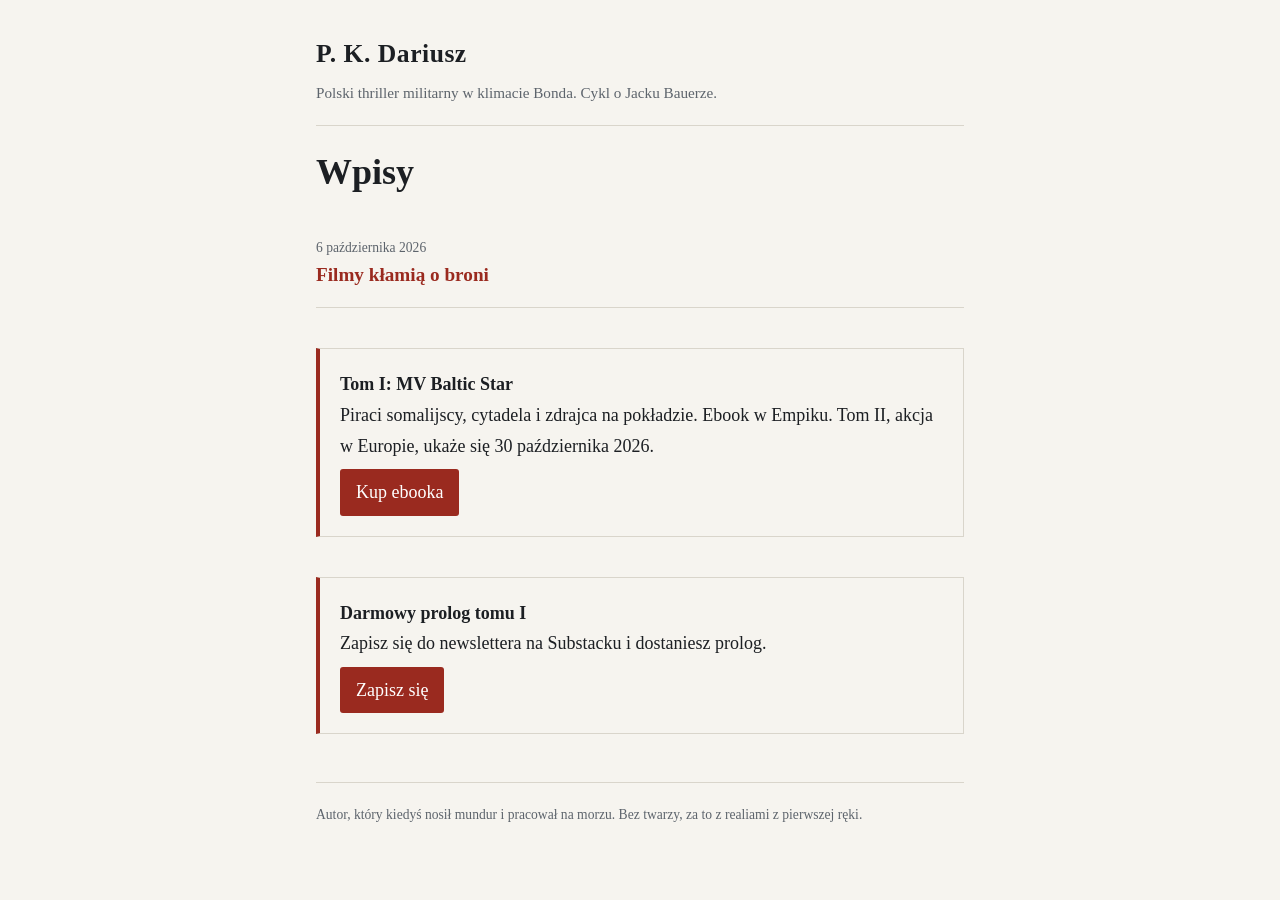
==== index.html @ 24a30ac4 "Initial site" ====
<!doctype html>
<html lang="pl">
<head>
<meta charset="utf-8">
<meta name="viewport" content="width=device-width,initial-scale=1">
<title>P. K. Dariusz – Jacek Bauer</title>
<meta name="description" content="Polski thriller militarny w klimacie Bonda. Blog autora cyklu o Jacku Bauerze.">
<link rel="stylesheet" href="style.css">
</head>
<body>
<div class="wrap">
<header>
<a class="brand" href="index.html">P. K. Dariusz</a>
<p>Polski thriller militarny w klimacie Bonda. Cykl o Jacku Bauerze.</p>
</header>
<main>
<h1>Wpisy</h1>
<ul class="post-list">
<li><time datetime="2026-10-06">6 października 2026</time><a href="posts/pierwszy-wpis.html">Filmy kłamią o broni</a></li>
</ul>
<div class="cta">
<strong>Tom I: MV Baltic Star</strong><br>
Piraci somalijscy, cytadela i zdrajca na pokładzie. Ebook w Empiku. Tom II, akcja w Europie, ukaże się 30 października 2026.
<br><a class="btn" href="https://www.empik.com">Kup ebooka</a>
</div>
<div class="cta">
<strong>Darmowy prolog tomu I</strong><br>
Zapisz się do newslettera na Substacku i dostaniesz prolog.
<br><a class="btn" href="https://substack.com">Zapisz się</a>
</div>
</main>
<footer>Autor, który kiedyś nosił mundur i pracował na morzu. Bez twarzy, za to z realiami z pierwszej ręki.</footer>
</div>
</body>
</html>
---- style.css ----
:root{--bg:#f6f4ef;--fg:#1c1f23;--muted:#5d646c;--accent:#9a2a1f;--line:#d9d5cb}
@media (prefers-color-scheme:dark){:root{--bg:#14171a;--fg:#e8e6e1;--muted:#9aa1a8;--accent:#e0574a;--line:#2c3237}}
*{box-sizing:border-box}
body{margin:0;background:var(--bg);color:var(--fg);font:18px/1.7 Georgia,'Times New Roman',serif}
.wrap{max-width:680px;margin:0 auto;padding:0 16px}
header{border-bottom:1px solid var(--line);padding:32px 0 20px}
header a.brand{color:var(--fg);text-decoration:none;font-size:1.6rem;font-weight:bold;letter-spacing:.02em}
header p{margin:4px 0 0;color:var(--muted);font-size:.95rem}
h1,h2{line-height:1.25}
a{color:var(--accent)}
.post-list{list-style:none;padding:0}
.post-list li{padding:16px 0;border-bottom:1px solid var(--line)}
.post-list time{display:block;color:var(--muted);font-size:.85rem}
.post-list a{font-size:1.2rem;font-weight:bold;text-decoration:none}
.cta{margin:40px 0;padding:20px;border:1px solid var(--line);border-left:4px solid var(--accent)}
.cta a.btn{display:inline-block;margin-top:8px;padding:8px 16px;background:var(--accent);color:#fff;text-decoration:none;border-radius:3px}
footer{border-top:1px solid var(--line);margin-top:48px;padding:20px 0 40px;color:var(--muted);font-size:.85rem}
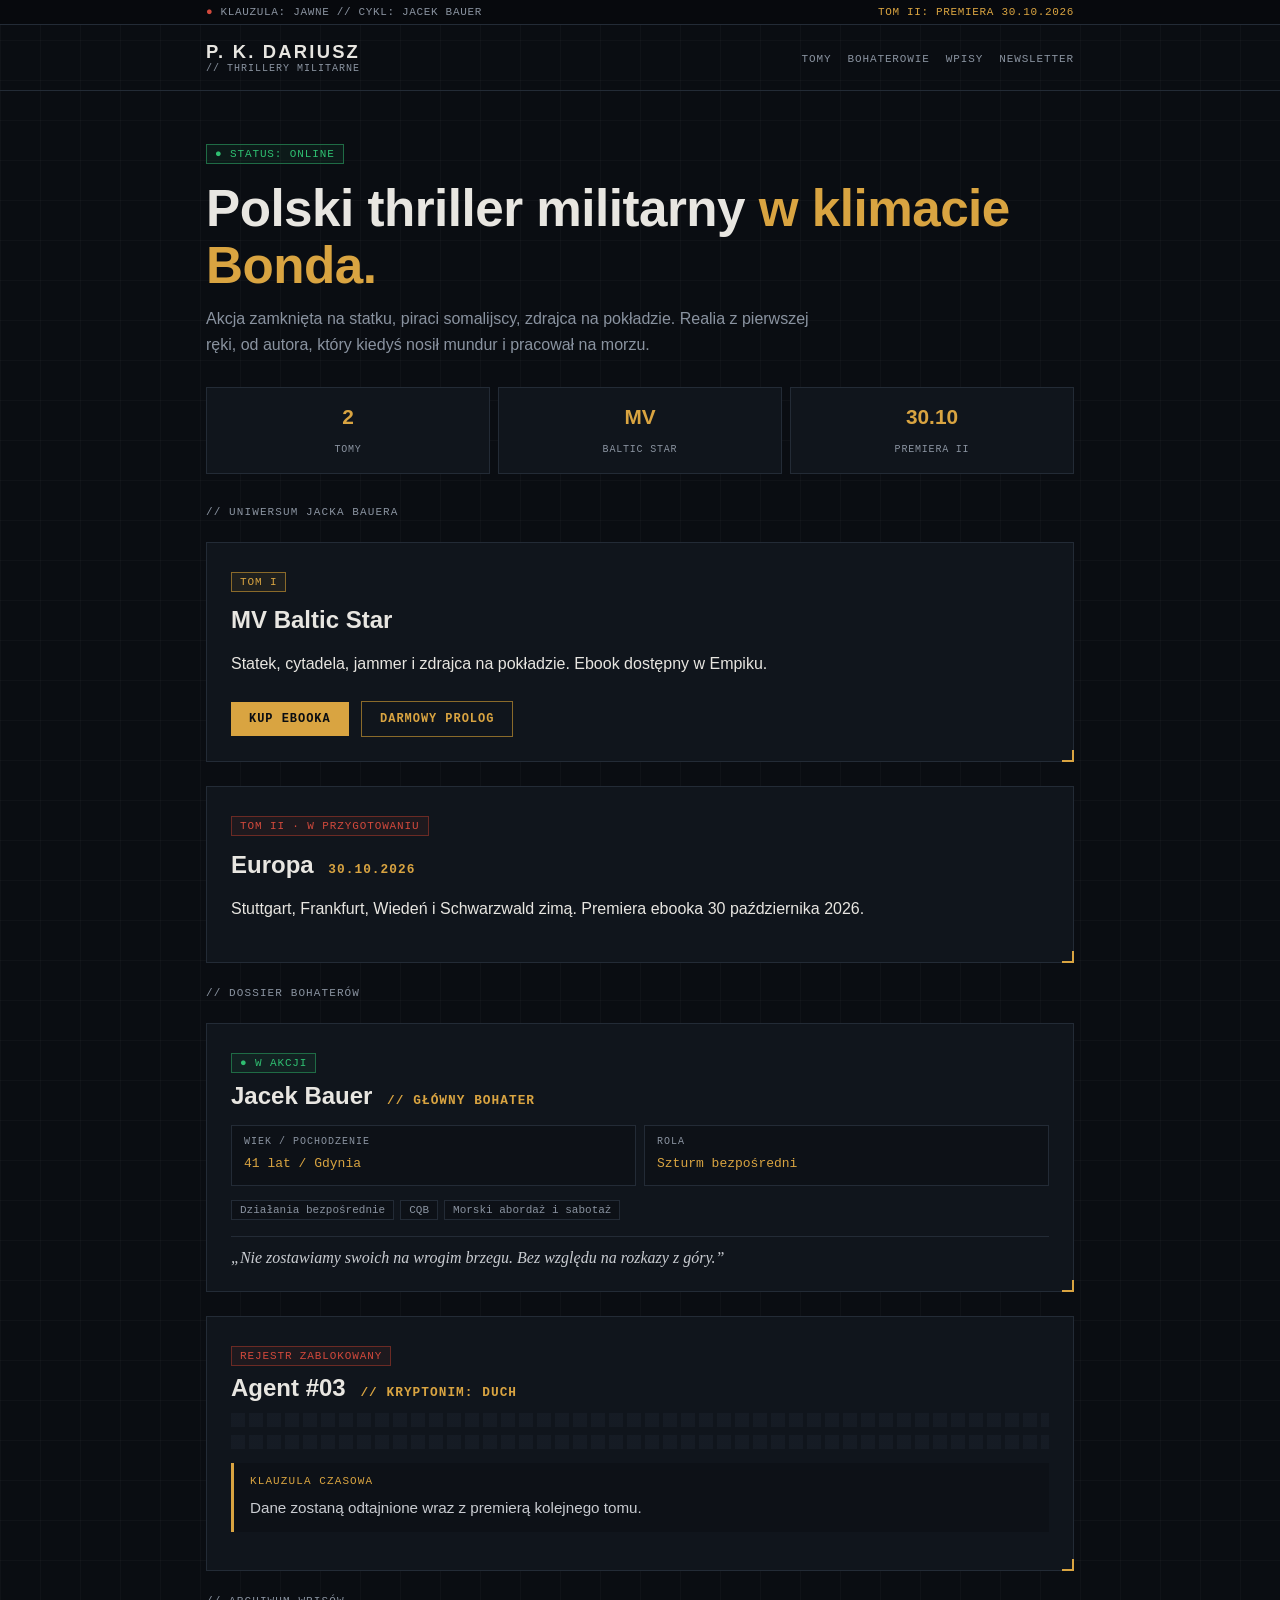
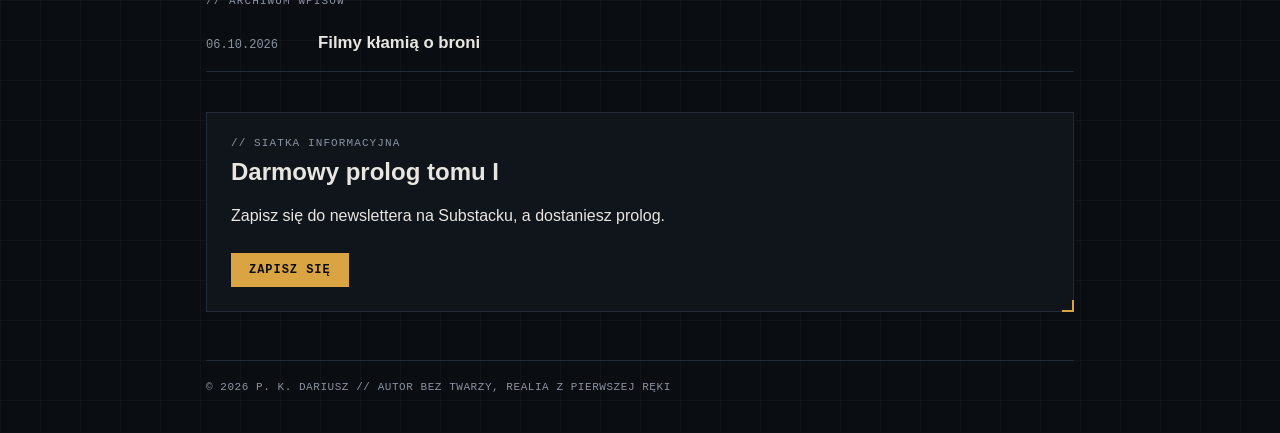
==== commit 9e3d054a: "Restyle site to dark dossier look Co-Authored-By: Claude Sonnet 5.5 <noreply@anthropic.com>" ====
--- a/index.html
+++ b/index.html
@@ -8,28 +8,77 @@
 <link rel="stylesheet" href="style.css">
 </head>
 <body>
-<div class="wrap">
-<header>
-<a class="brand" href="index.html">P. K. Dariusz</a>
-<p>Polski thriller militarny w klimacie Bonda. Cykl o Jacku Bauerze.</p>
-</header>
-<main>
-<h1>Wpisy</h1>
-<ul class="post-list">
-<li><time datetime="2026-10-06">6 października 2026</time><a href="posts/pierwszy-wpis.html">Filmy kłamią o broni</a></li>
+<div class="ticker"><div class="wrap"><span><span class="red">●</span> KLAUZULA: JAWNE // CYKL: JACEK BAUER</span><span class="gold">TOM II: PREMIERA 30.10.2026</span></div></div>
+<header class="top"><div class="wrap">
+<a class="brand" href="index.html">P. K. DARIUSZ<small>// THRILLERY MILITARNE</small></a>
+<nav><a href="#ksiazki">Tomy</a><a href="#bohaterowie">Bohaterowie</a><a href="#wpisy">Wpisy</a><a href="#newsletter">Newsletter</a></nav>
+</div></header>
+
+<main class="wrap">
+<section class="hero">
+<span class="tag green">● Status: online</span>
+<h1>Polski thriller militarny <span>w klimacie Bonda.</span></h1>
+<p>Akcja zamknięta na statku, piraci somalijscy, zdrajca na pokładzie. Realia z pierwszej ręki, od autora, który kiedyś nosił mundur i pracował na morzu.</p>
+<div class="stats">
+<div class="stat"><b>2</b><span>Tomy</span></div>
+<div class="stat"><b>MV</b><span>Baltic Star</span></div>
+<div class="stat"><b>30.10</b><span>Premiera II</span></div>
+</div>
+</section>
+
+<section id="ksiazki">
+<p class="label">// Uniwersum Jacka Bauera</p>
+<div class="panel book">
+<span class="tag">Tom I</span>
+<h2>MV Baltic Star</h2>
+<p>Statek, cytadela, jammer i zdrajca na pokładzie. Ebook dostępny w Empiku.</p>
+<a class="btn" href="https://www.empik.com">Kup ebooka</a>
+<a class="btn ghost" href="#newsletter">Darmowy prolog</a>
+</div>
+<div class="panel book">
+<span class="tag red">Tom II · w przygotowaniu</span>
+<h2>Europa <span class="sub">30.10.2026</span></h2>
+<p>Stuttgart, Frankfurt, Wiedeń i Schwarzwald zimą. Premiera ebooka 30 października 2026.</p>
+</div>
+</section>
+
+<section id="bohaterowie">
+<p class="label">// Dossier bohaterów</p>
+<div class="panel">
+<span class="tag green">● W akcji</span>
+<h2>Jacek Bauer <span class="sub">// GŁÓWNY BOHATER</span></h2>
+<div class="grid2">
+<div class="cell"><p class="label">Wiek / pochodzenie</p><strong>41 lat / Gdynia</strong></div>
+<div class="cell"><p class="label">Rola</p><strong>Szturm bezpośredni</strong></div>
+</div>
+<div class="chips"><span>Działania bezpośrednie</span><span>CQB</span><span>Morski abordaż i sabotaż</span></div>
+<blockquote>„Nie zostawiamy swoich na wrogim brzegu. Bez względu na rozkazy z góry.”</blockquote>
+</div>
+<div class="panel">
+<span class="tag red">Rejestr zablokowany</span>
+<h2>Agent #03 <span class="sub">// KRYPTONIM: DUCH</span></h2>
+<div class="redacted"></div><div class="redacted"></div>
+<div class="note"><p class="label">Klauzula czasowa</p>Dane zostaną odtajnione wraz z premierą kolejnego tomu.</div>
+</div>
+</section>
+
+<section id="wpisy">
+<p class="label">// Archiwum wpisów</p>
+<ul class="posts">
+<li><time datetime="2026-10-06">06.10.2026</time><a href="posts/pierwszy-wpis.html">Filmy kłamią o broni</a></li>
 </ul>
-<div class="cta">
-<strong>Tom I: MV Baltic Star</strong><br>
-Piraci somalijscy, cytadela i zdrajca na pokładzie. Ebook w Empiku. Tom II, akcja w Europie, ukaże się 30 października 2026.
-<br><a class="btn" href="https://www.empik.com">Kup ebooka</a>
+</section>
+
+<section id="newsletter">
+<div class="panel" style="margin-top:40px">
+<p class="label">// Siatka informacyjna</p>
+<h2>Darmowy prolog tomu I</h2>
+<p>Zapisz się do newslettera na Substacku, a dostaniesz prolog.</p>
+<a class="btn" href="https://substack.com">Zapisz się</a>
 </div>
-<div class="cta">
-<strong>Darmowy prolog tomu I</strong><br>
-Zapisz się do newslettera na Substacku i dostaniesz prolog.
-<br><a class="btn" href="https://substack.com">Zapisz się</a>
-</div>
+</section>
 </main>
-<footer>Autor, który kiedyś nosił mundur i pracował na morzu. Bez twarzy, za to z realiami z pierwszej ręki.</footer>
-</div>
+
+<div class="wrap"><footer>© 2026 P. K. DARIUSZ // AUTOR BEZ TWARZY, REALIA Z PIERWSZEJ RĘKI</footer></div>
 </body>
 </html>
--- a/style.css
+++ b/style.css
@@ -1,17 +1,58 @@
-:root{--bg:#f6f4ef;--fg:#1c1f23;--muted:#5d646c;--accent:#9a2a1f;--line:#d9d5cb}
-@media (prefers-color-scheme:dark){:root{--bg:#14171a;--fg:#e8e6e1;--muted:#9aa1a8;--accent:#e0574a;--line:#2c3237}}
+:root{--bg:#0a0d12;--panel:#10151c;--panel2:#0d1117;--line:#232b36;--fg:#e8e6e1;--muted:#8a93a0;--gold:#d9a441;--gold-d:#8a6a2a;--red:#d1493c;--green:#2fbf71;
+--mono:Consolas,"SFMono-Regular","Courier New",monospace;--sans:"Segoe UI",Arial,Helvetica,sans-serif;--serif:Georgia,"Times New Roman",serif}
 *{box-sizing:border-box}
-body{margin:0;background:var(--bg);color:var(--fg);font:18px/1.7 Georgia,'Times New Roman',serif}
-.wrap{max-width:680px;margin:0 auto;padding:0 16px}
-header{border-bottom:1px solid var(--line);padding:32px 0 20px}
-header a.brand{color:var(--fg);text-decoration:none;font-size:1.6rem;font-weight:bold;letter-spacing:.02em}
-header p{margin:4px 0 0;color:var(--muted);font-size:.95rem}
-h1,h2{line-height:1.25}
-a{color:var(--accent)}
-.post-list{list-style:none;padding:0}
-.post-list li{padding:16px 0;border-bottom:1px solid var(--line)}
-.post-list time{display:block;color:var(--muted);font-size:.85rem}
-.post-list a{font-size:1.2rem;font-weight:bold;text-decoration:none}
-.cta{margin:40px 0;padding:20px;border:1px solid var(--line);border-left:4px solid var(--accent)}
-.cta a.btn{display:inline-block;margin-top:8px;padding:8px 16px;background:var(--accent);color:#fff;text-decoration:none;border-radius:3px}
-footer{border-top:1px solid var(--line);margin-top:48px;padding:20px 0 40px;color:var(--muted);font-size:.85rem}
+html{background:var(--bg)}
+body{margin:0;color:var(--fg);font:16px/1.65 var(--sans);background:
+linear-gradient(rgba(255,255,255,.025) 1px,transparent 1px) 0 0/40px 40px,
+linear-gradient(90deg,rgba(255,255,255,.025) 1px,transparent 1px) 0 0/40px 40px,var(--bg)}
+a{color:var(--gold)}
+.wrap{max-width:900px;margin:0 auto;padding:0 16px}
+.ticker{border-bottom:1px solid var(--line);background:#07090d;font:11px var(--mono);letter-spacing:.06em;color:var(--muted)}
+.ticker .wrap{display:flex;justify-content:space-between;gap:12px;padding-top:6px;padding-bottom:6px;flex-wrap:wrap}
+.ticker .red{color:var(--red)}.ticker .gold{color:var(--gold)}
+header.top{border-bottom:1px solid var(--line);padding:16px 0}
+header.top .wrap{display:flex;justify-content:space-between;align-items:center;gap:16px;flex-wrap:wrap}
+.brand{color:var(--fg);text-decoration:none;font-weight:800;font-size:1.15rem;letter-spacing:.12em;line-height:1.2}
+.brand small{display:block;font:10px var(--mono);color:var(--muted);letter-spacing:.1em;font-weight:400}
+nav a{font:11px var(--mono);letter-spacing:.08em;text-transform:uppercase;color:var(--muted);text-decoration:none;margin-left:16px}
+nav a:hover{color:var(--gold)}
+.tag{display:inline-block;font:11px var(--mono);letter-spacing:.08em;text-transform:uppercase;color:var(--gold);border:1px solid var(--gold-d);background:rgba(217,164,65,.07);padding:3px 8px}
+.tag.red{color:var(--red);border-color:#6b2a24;background:rgba(209,73,60,.07)}
+.tag.green{color:var(--green);border-color:#1f6b45;background:rgba(47,191,113,.07)}
+.hero{padding:48px 0 32px}
+.hero h1{font-size:clamp(2rem,6vw,3.2rem);line-height:1.1;margin:16px 0 12px;font-weight:800;letter-spacing:-.01em}
+.hero h1 span{color:var(--gold)}
+.hero p{color:var(--muted);max-width:620px;margin:0}
+.stats{display:grid;grid-template-columns:repeat(3,1fr);gap:8px;margin:28px 0 0}
+.stat{border:1px solid var(--line);background:var(--panel);padding:12px;text-align:center}
+.stat b{display:block;font-size:1.3rem;color:var(--gold)}
+.stat span{font:10px var(--mono);letter-spacing:.08em;color:var(--muted);text-transform:uppercase}
+.panel{position:relative;border:1px solid var(--line);background:var(--panel);padding:24px;margin:24px 0}
+.panel::after{content:"";position:absolute;right:-1px;bottom:-1px;width:10px;height:10px;border-right:2px solid var(--gold);border-bottom:2px solid var(--gold)}
+.label{font:11px var(--mono);letter-spacing:.1em;text-transform:uppercase;color:var(--muted);margin:0 0 8px}
+h2{font-size:1.5rem;margin:6px 0 10px;line-height:1.25}
+h2 .sub{color:var(--gold);font:600 .8rem var(--mono);letter-spacing:.08em;margin-left:8px}
+.book h2{margin-top:12px}
+.grid2{display:grid;grid-template-columns:1fr 1fr;gap:8px;margin:14px 0}
+.cell{border:1px solid var(--line);background:var(--panel2);padding:10px 12px}
+.cell .label{margin:0 0 2px;font-size:10px}
+.cell strong{font:13px var(--mono);color:var(--gold)}
+.note{border-left:3px solid var(--gold);background:var(--panel2);padding:12px 16px;margin:14px 0;color:#c9ccd1;font-size:.95rem}
+.note .label{color:var(--gold)}
+blockquote{margin:16px 0 0;padding-top:12px;border-top:1px solid var(--line);font:italic 1rem var(--serif);color:#c9ccd1}
+.chips{display:flex;flex-wrap:wrap;gap:6px;margin:10px 0}
+.chips span{font:11px var(--mono);border:1px solid var(--line);background:var(--panel2);padding:3px 8px;color:var(--muted)}
+.btn{display:inline-block;margin:8px 8px 0 0;padding:10px 18px;background:var(--gold);color:#0a0d12;font:700 12px var(--mono);letter-spacing:.08em;text-transform:uppercase;text-decoration:none}
+.btn.ghost{background:transparent;color:var(--gold);border:1px solid var(--gold-d)}
+.btn:hover{filter:brightness(1.12)}
+.redacted{background:repeating-linear-gradient(90deg,#161c25 0 14px,#10151c 14px 18px);height:14px;margin:8px 0;opacity:.9}
+.posts{list-style:none;margin:0;padding:0}
+.posts li{display:flex;gap:16px;align-items:baseline;padding:14px 0;border-bottom:1px solid var(--line)}
+.posts time{font:12px var(--mono);color:var(--muted);min-width:96px}
+.posts a{color:var(--fg);text-decoration:none;font-weight:600;font-size:1.05rem}
+.posts a:hover{color:var(--gold)}
+article h1{font-size:2rem;line-height:1.2;margin:12px 0}
+article time{font:12px var(--mono);color:var(--muted)}
+article p{font-family:var(--serif);font-size:1.1rem;line-height:1.75;color:#d6d4cf}
+footer{border-top:1px solid var(--line);margin-top:48px;padding:20px 0 40px;font:11px var(--mono);color:var(--muted);letter-spacing:.05em}
+@media(max-width:560px){.grid2{grid-template-columns:1fr}.posts li{flex-direction:column;gap:2px}nav a{margin:0 12px 0 0}}
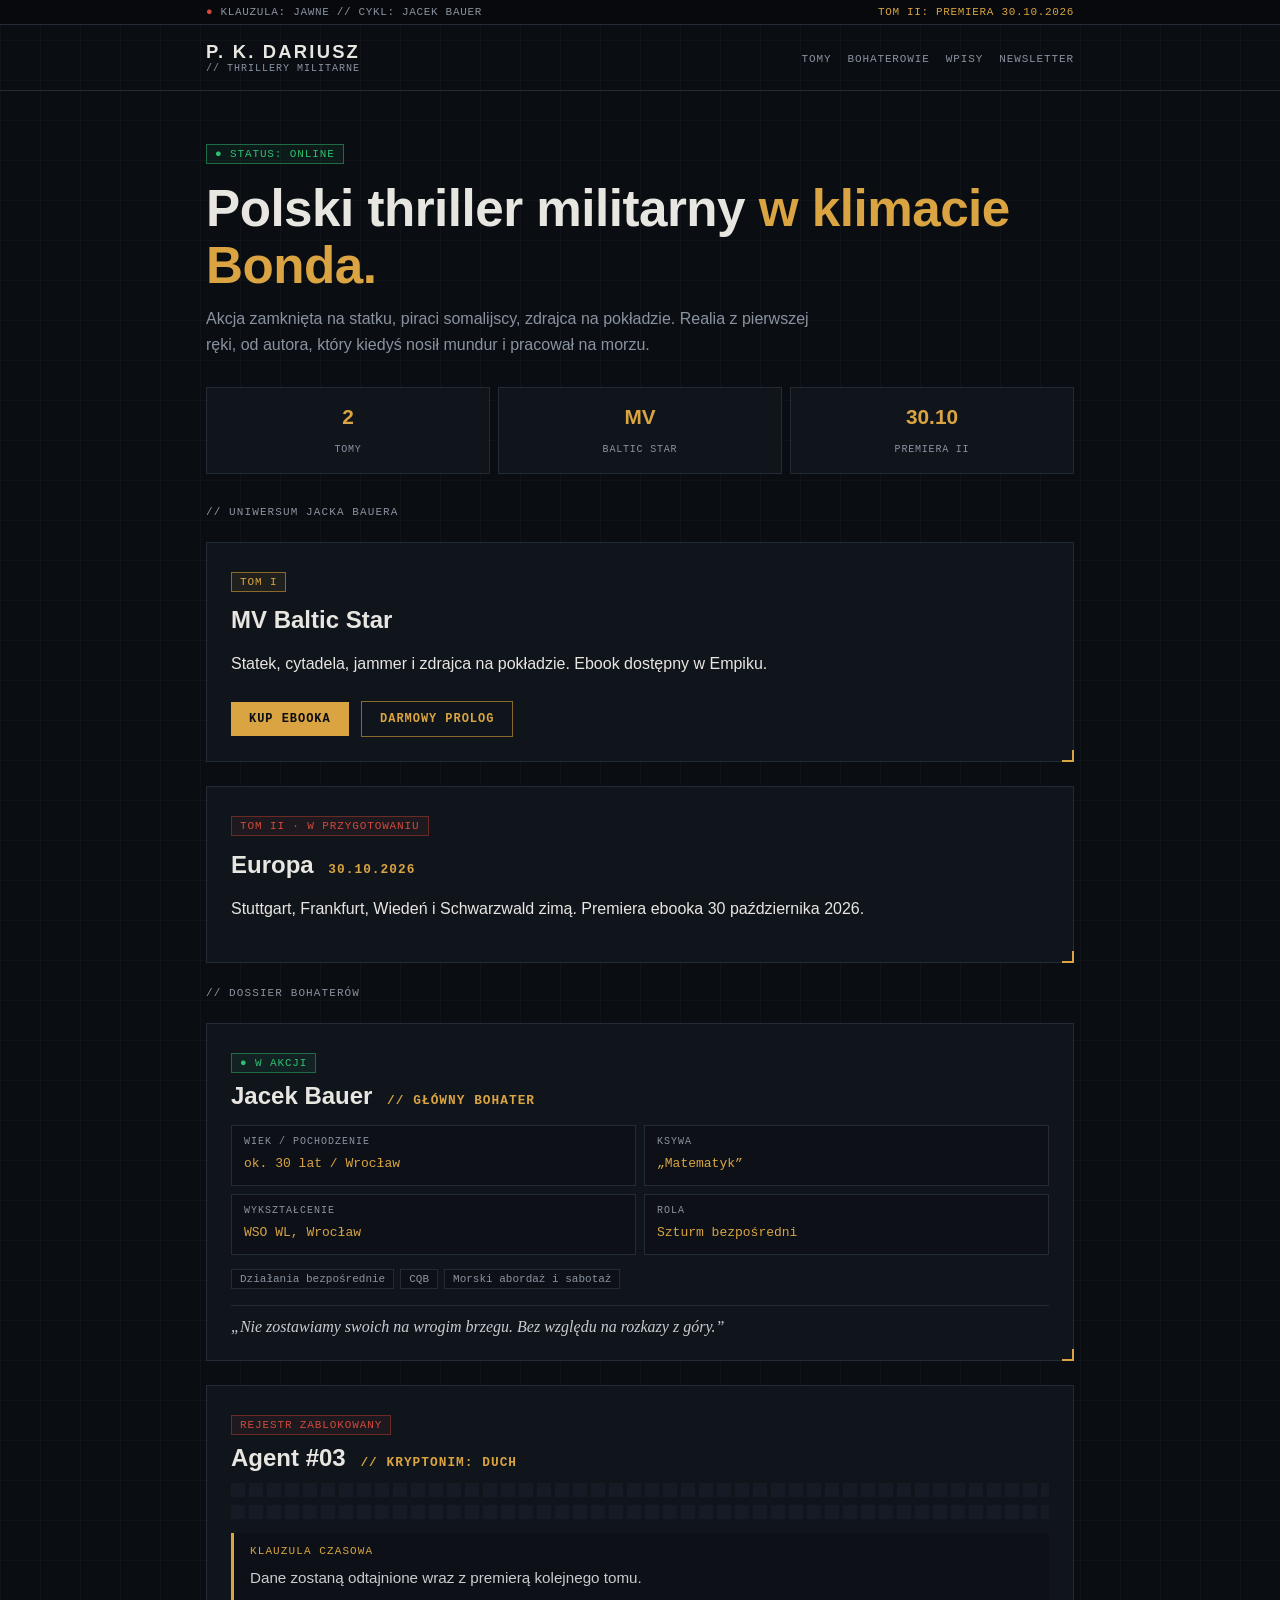
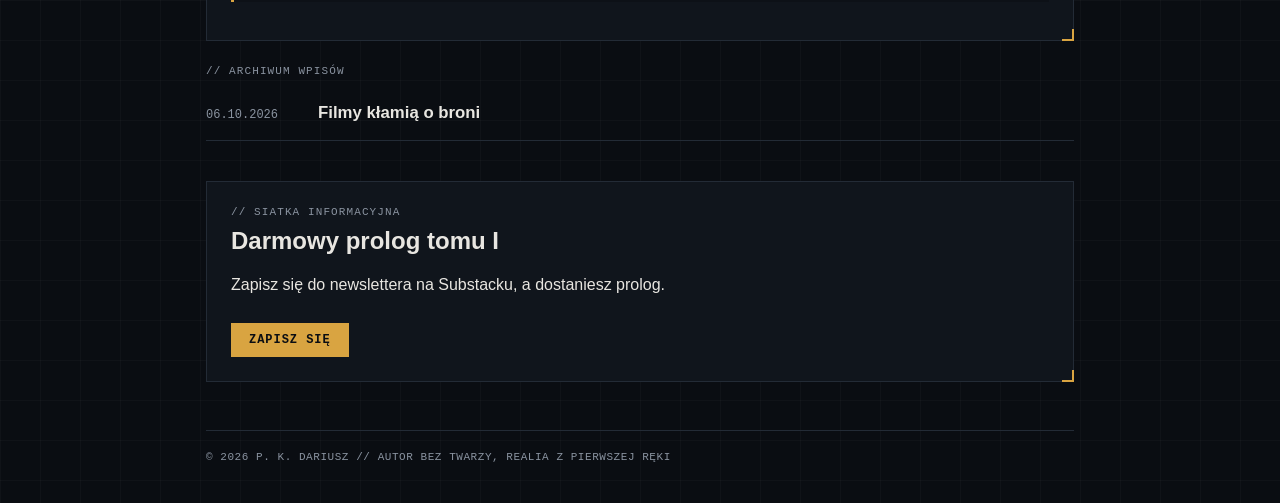
==== commit 51f33369: "Fix Jacek Bauer dossier details Co-Authored-By: Claude Sonnet 5.5 <noreply@anthropic.com>" ====
--- a/index.html
+++ b/index.html
@@ -48,7 +48,9 @@
 <span class="tag green">● W akcji</span>
 <h2>Jacek Bauer <span class="sub">// GŁÓWNY BOHATER</span></h2>
 <div class="grid2">
-<div class="cell"><p class="label">Wiek / pochodzenie</p><strong>41 lat / Gdynia</strong></div>
+<div class="cell"><p class="label">Wiek / pochodzenie</p><strong>ok. 30 lat / Wrocław</strong></div>
+<div class="cell"><p class="label">Ksywa</p><strong>„Matematyk”</strong></div>
+<div class="cell"><p class="label">Wykształcenie</p><strong>WSO WL, Wrocław</strong></div>
 <div class="cell"><p class="label">Rola</p><strong>Szturm bezpośredni</strong></div>
 </div>
 <div class="chips"><span>Działania bezpośrednie</span><span>CQB</span><span>Morski abordaż i sabotaż</span></div>
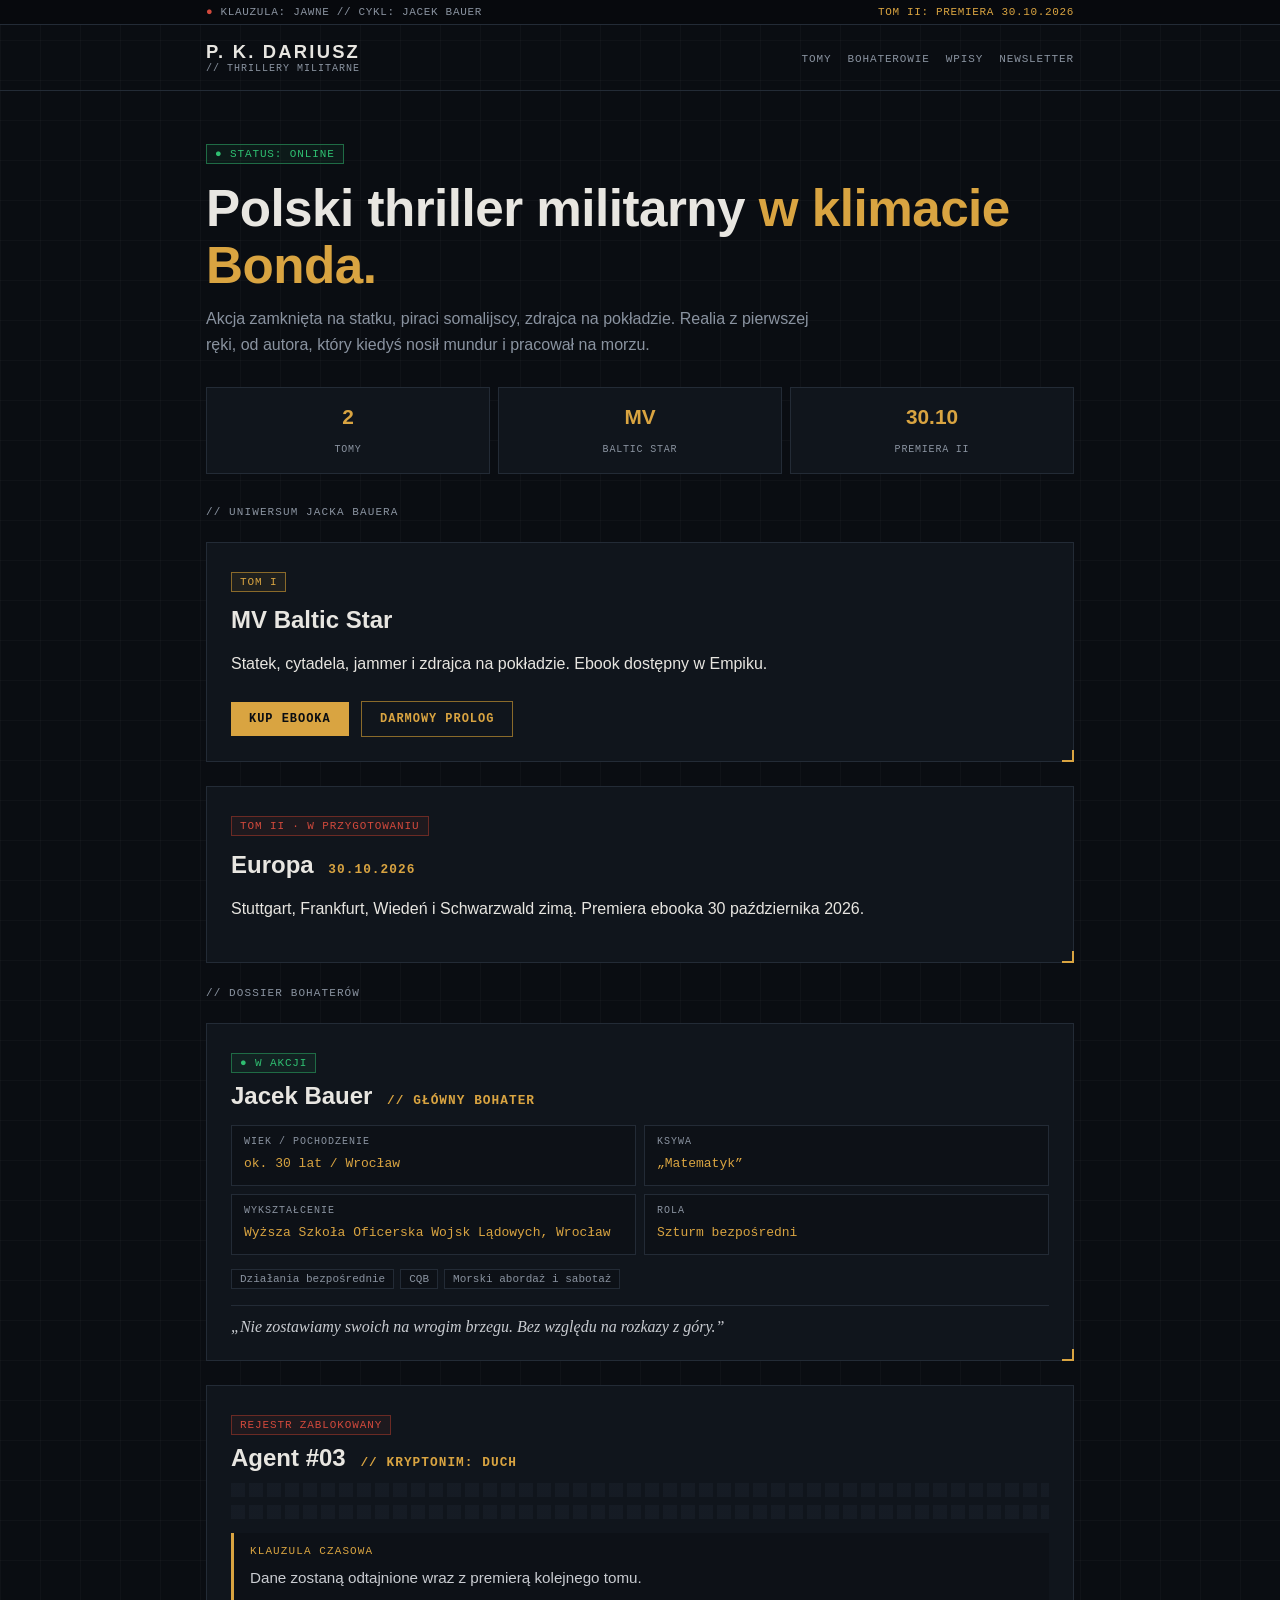
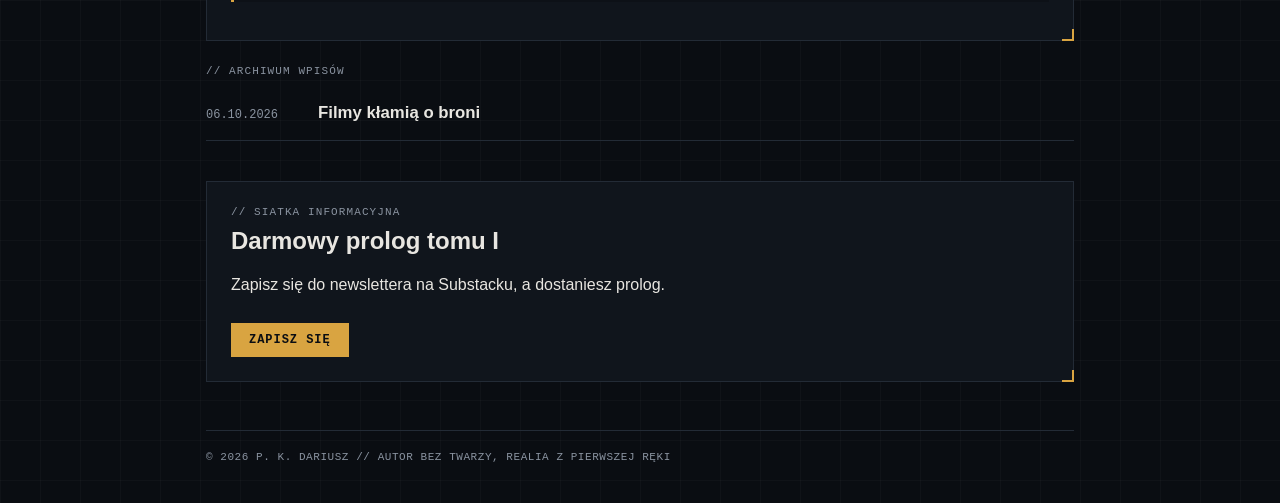
==== commit cfca093c: "Spell out officer school name Co-Authored-By: Claude Sonnet 5.5 <noreply@anthropic.com>" ====
--- a/index.html
+++ b/index.html
@@ -50,7 +50,7 @@
 <div class="grid2">
 <div class="cell"><p class="label">Wiek / pochodzenie</p><strong>ok. 30 lat / Wrocław</strong></div>
 <div class="cell"><p class="label">Ksywa</p><strong>„Matematyk”</strong></div>
-<div class="cell"><p class="label">Wykształcenie</p><strong>WSO WL, Wrocław</strong></div>
+<div class="cell"><p class="label">Wykształcenie</p><strong>Wyższa Szkoła Oficerska Wojsk Lądowych, Wrocław</strong></div>
 <div class="cell"><p class="label">Rola</p><strong>Szturm bezpośredni</strong></div>
 </div>
 <div class="chips"><span>Działania bezpośrednie</span><span>CQB</span><span>Morski abordaż i sabotaż</span></div>
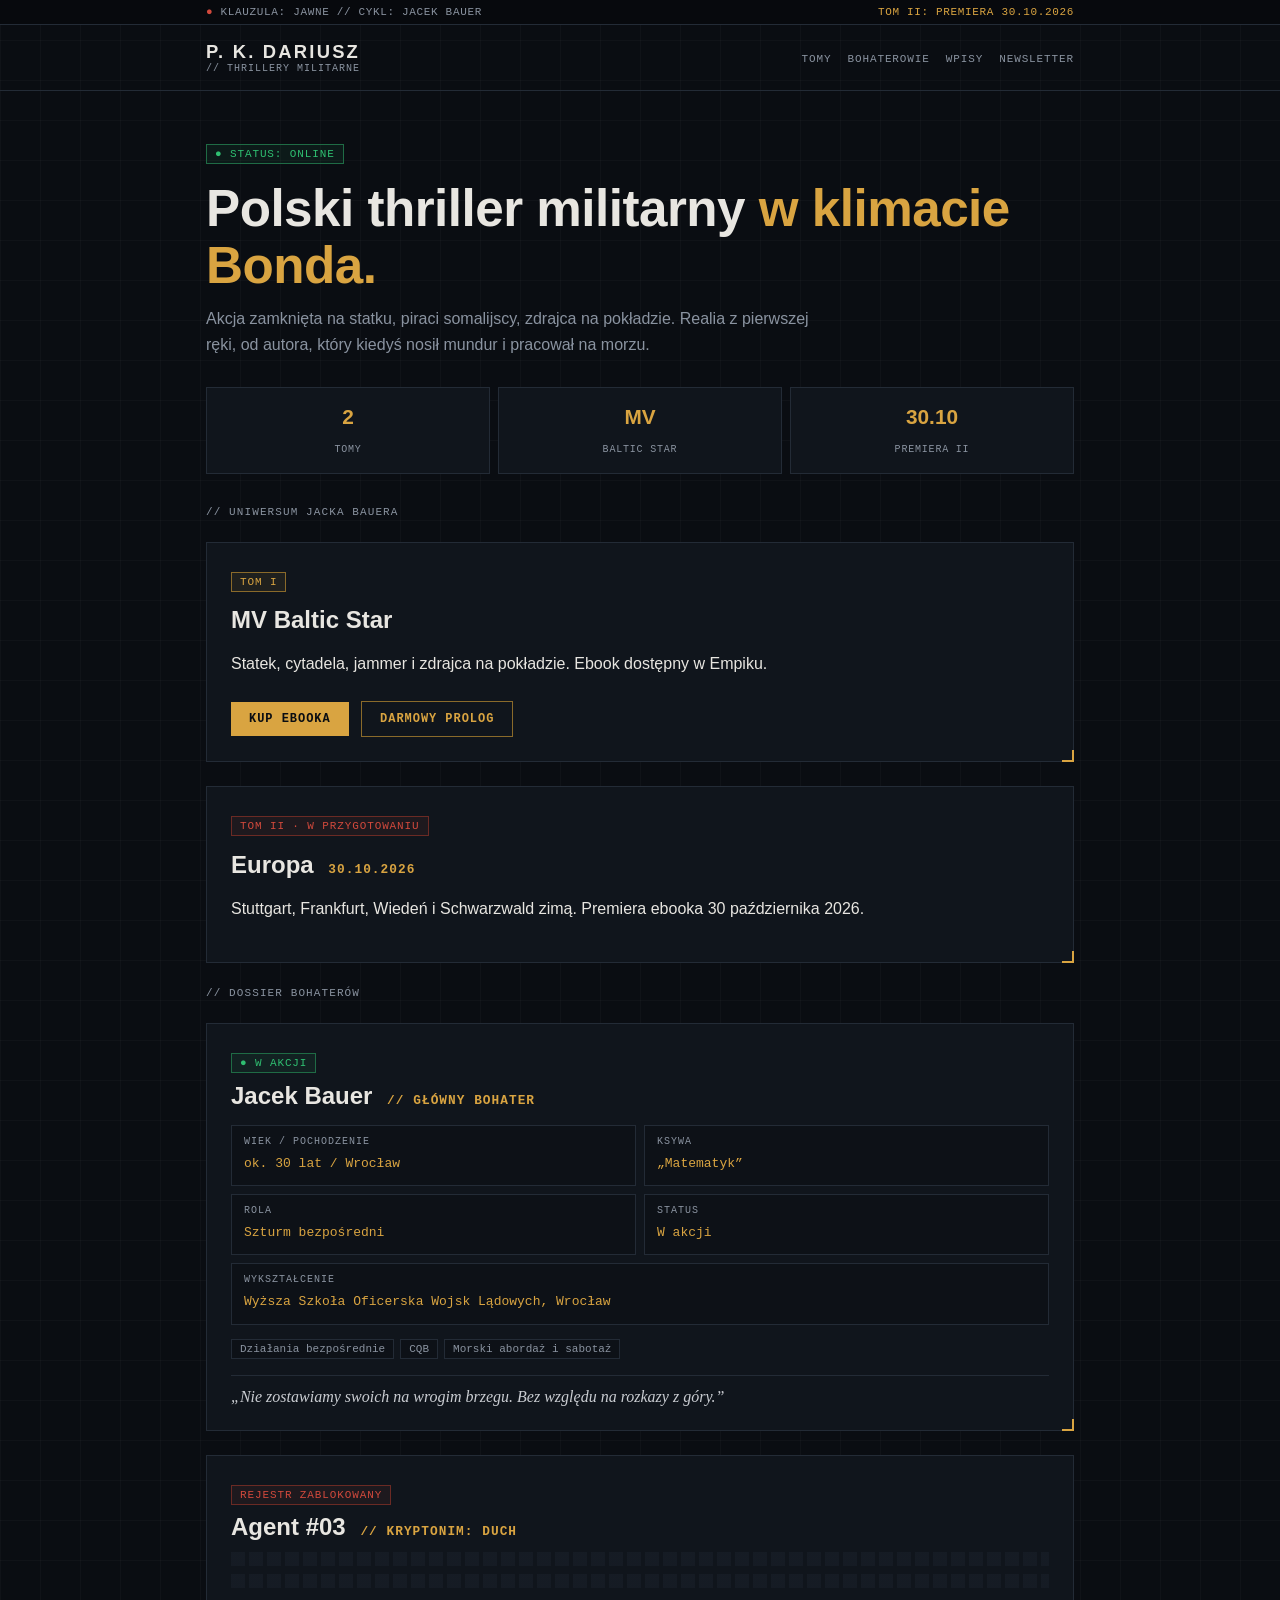
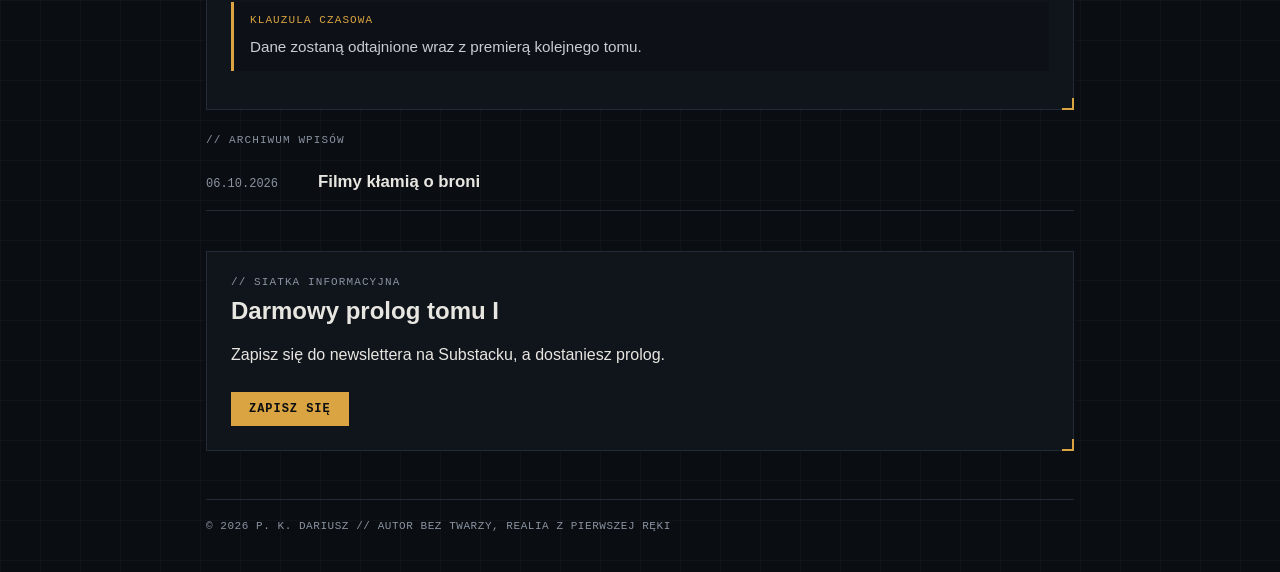
==== commit ea3153e0: "Make school cell full width Co-Authored-By: Claude Sonnet 5.5 <noreply@anthropic.com>" ====
--- a/index.html
+++ b/index.html
@@ -50,8 +50,9 @@
 <div class="grid2">
 <div class="cell"><p class="label">Wiek / pochodzenie</p><strong>ok. 30 lat / Wrocław</strong></div>
 <div class="cell"><p class="label">Ksywa</p><strong>„Matematyk”</strong></div>
-<div class="cell"><p class="label">Wykształcenie</p><strong>Wyższa Szkoła Oficerska Wojsk Lądowych, Wrocław</strong></div>
 <div class="cell"><p class="label">Rola</p><strong>Szturm bezpośredni</strong></div>
+<div class="cell"><p class="label">Status</p><strong>W akcji</strong></div>
+<div class="cell wide"><p class="label">Wykształcenie</p><strong>Wyższa Szkoła Oficerska Wojsk Lądowych, Wrocław</strong></div>
 </div>
 <div class="chips"><span>Działania bezpośrednie</span><span>CQB</span><span>Morski abordaż i sabotaż</span></div>
 <blockquote>„Nie zostawiamy swoich na wrogim brzegu. Bez względu na rozkazy z góry.”</blockquote>
--- a/style.css
+++ b/style.css
@@ -35,6 +35,7 @@
 .book h2{margin-top:12px}
 .grid2{display:grid;grid-template-columns:1fr 1fr;gap:8px;margin:14px 0}
 .cell{border:1px solid var(--line);background:var(--panel2);padding:10px 12px}
+.cell.wide{grid-column:1/-1}
 .cell .label{margin:0 0 2px;font-size:10px}
 .cell strong{font:13px var(--mono);color:var(--gold)}
 .note{border-left:3px solid var(--gold);background:var(--panel2);padding:12px 16px;margin:14px 0;color:#c9ccd1;font-size:.95rem}
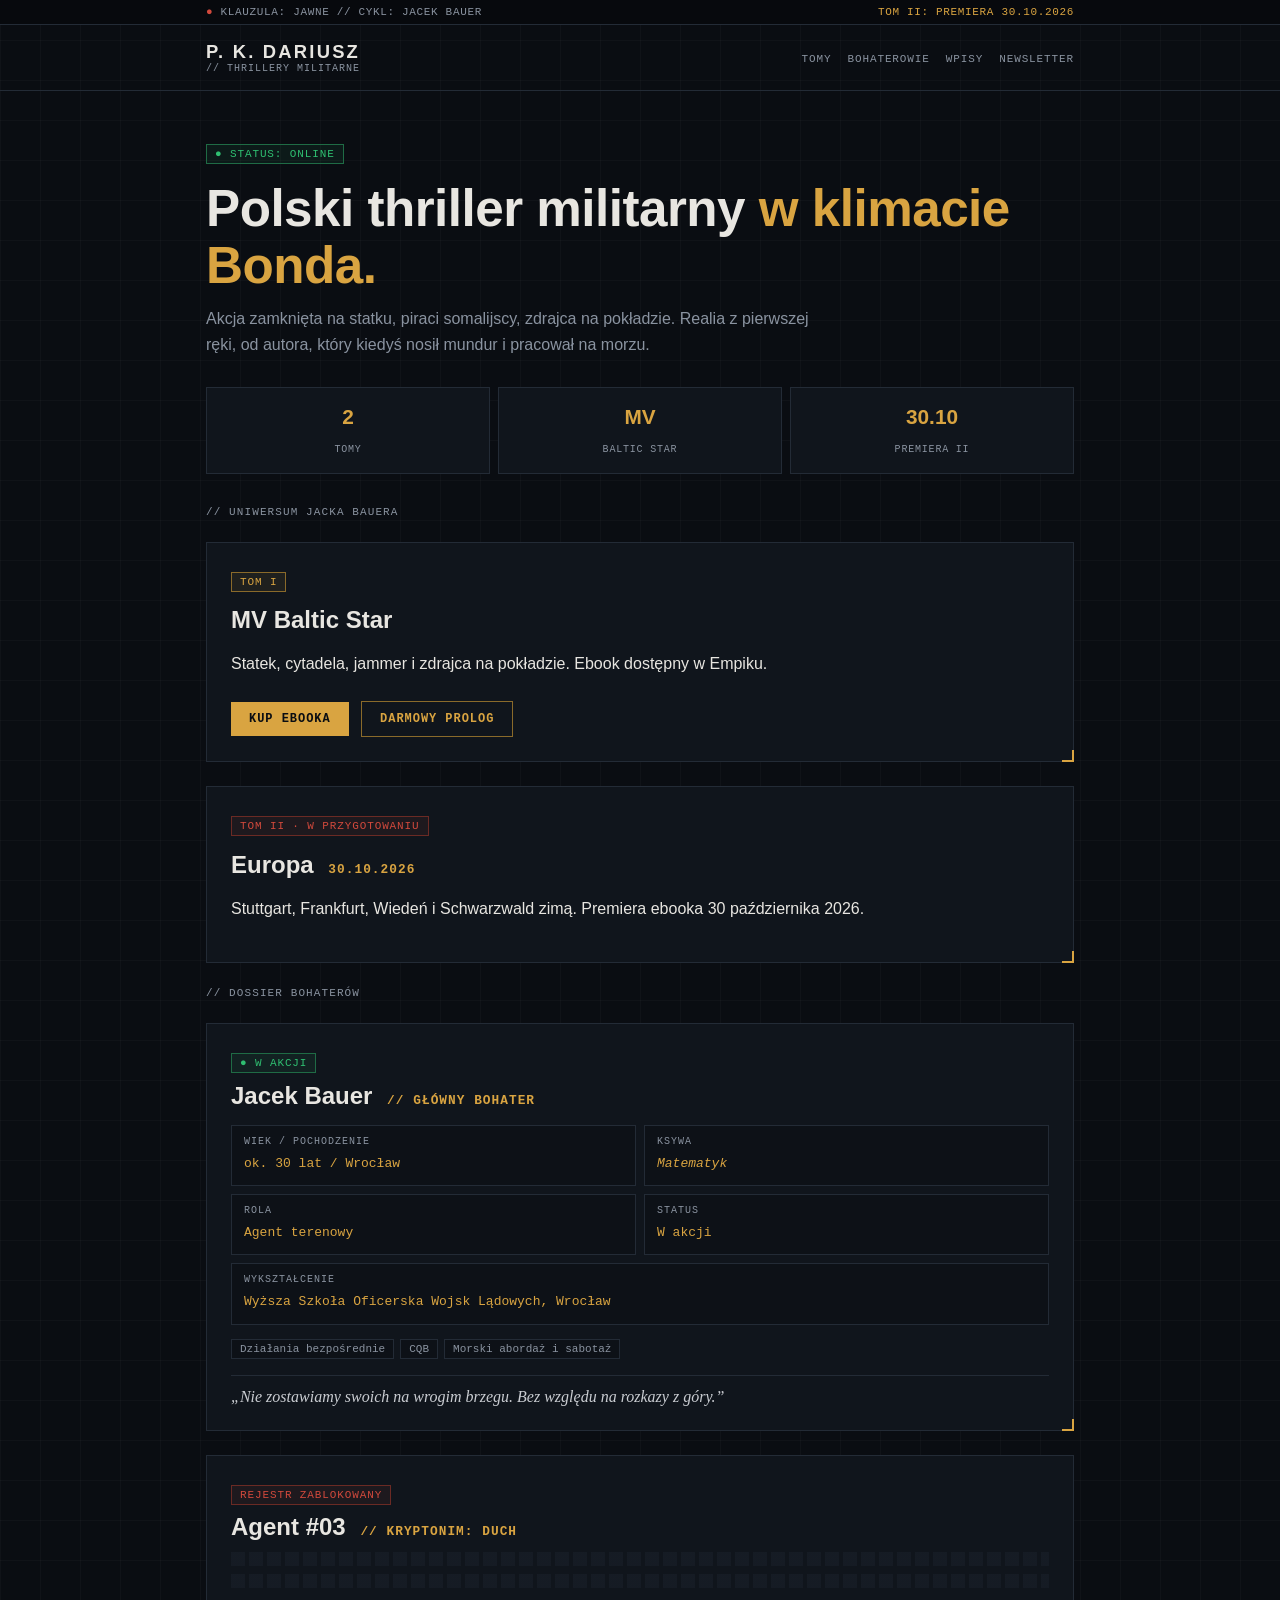
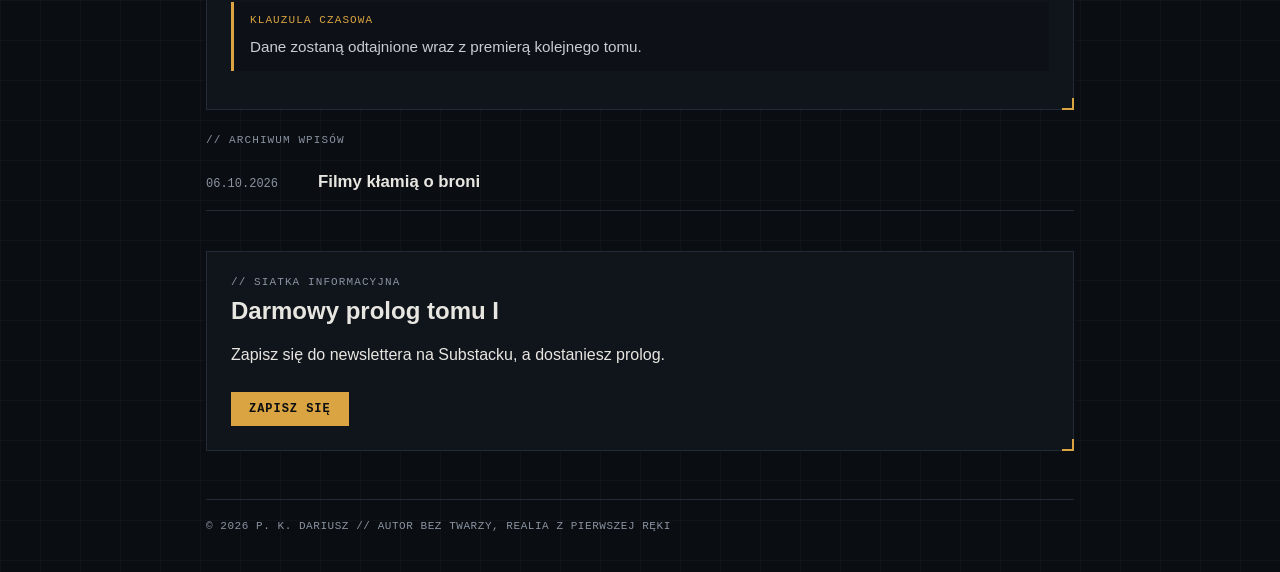
==== commit eae22200: "Update role, italicize nickname Co-Authored-By: Claude Sonnet 5.5 <noreply@anthropic.com>" ====
--- a/index.html
+++ b/index.html
@@ -49,8 +49,8 @@
 <h2>Jacek Bauer <span class="sub">// GŁÓWNY BOHATER</span></h2>
 <div class="grid2">
 <div class="cell"><p class="label">Wiek / pochodzenie</p><strong>ok. 30 lat / Wrocław</strong></div>
-<div class="cell"><p class="label">Ksywa</p><strong>„Matematyk”</strong></div>
-<div class="cell"><p class="label">Rola</p><strong>Szturm bezpośredni</strong></div>
+<div class="cell"><p class="label">Ksywa</p><strong><em>Matematyk</em></strong></div>
+<div class="cell"><p class="label">Rola</p><strong>Agent terenowy</strong></div>
 <div class="cell"><p class="label">Status</p><strong>W akcji</strong></div>
 <div class="cell wide"><p class="label">Wykształcenie</p><strong>Wyższa Szkoła Oficerska Wojsk Lądowych, Wrocław</strong></div>
 </div>
